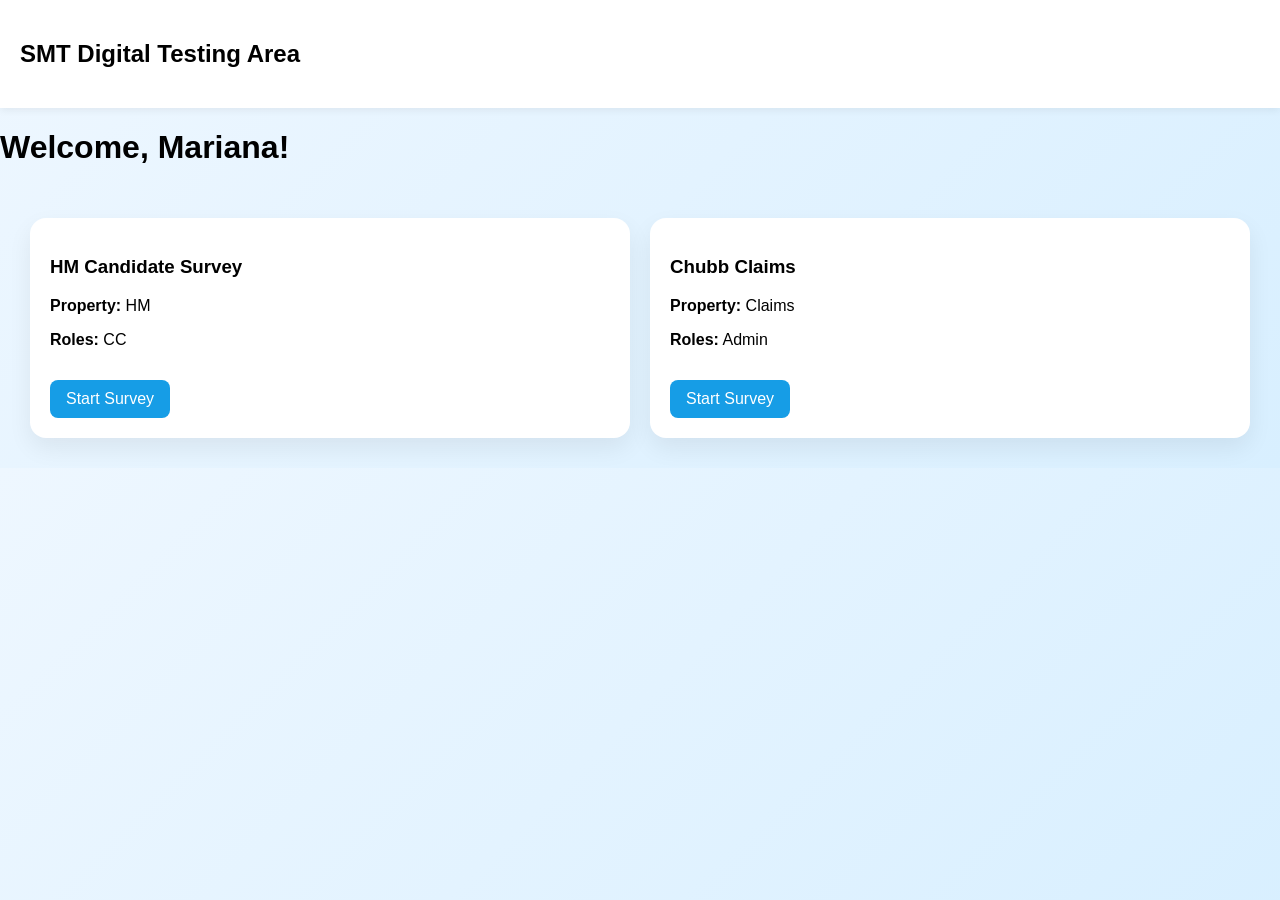
==== home.html @ 17b9e8e3 "Initial commit" ====
<!DOCTYPE html><html><head><meta charset="UTF-8"><title>Dashboard</title><link rel="stylesheet" href="css/style.css"></head><body class="bg"><header><h2>SMT Digital Testing Area</h2></header><main><h1>Welcome, Mariana!</h1><div id="cards" class="grid"></div></main><script src="js/data.js"></script><script src="js/surveys.js"></script></body></html>
---- css/style.css ----
body{font-family:Arial,sans-serif;margin:0;background:linear-gradient(135deg,#eef7ff,#d8efff)}header{background:#fff;padding:20px;box-shadow:0 2px 8px #0001}.card,.survey{background:#fff;border-radius:16px;box-shadow:0 10px 25px #0001}.login{width:360px;margin:8% auto;padding:30px;text-align:center}.login input,.login button{width:100%;padding:12px;margin-top:15px;border-radius:8px}.login button{background:#169de6;color:#fff;border:none}.grid{display:grid;grid-template-columns:repeat(auto-fit,minmax(260px,1fr));gap:20px;padding:30px}.survey{padding:20px}.survey a{display:inline-block;margin-top:15px;padding:10px 16px;background:#169de6;color:#fff;text-decoration:none;border-radius:8px}
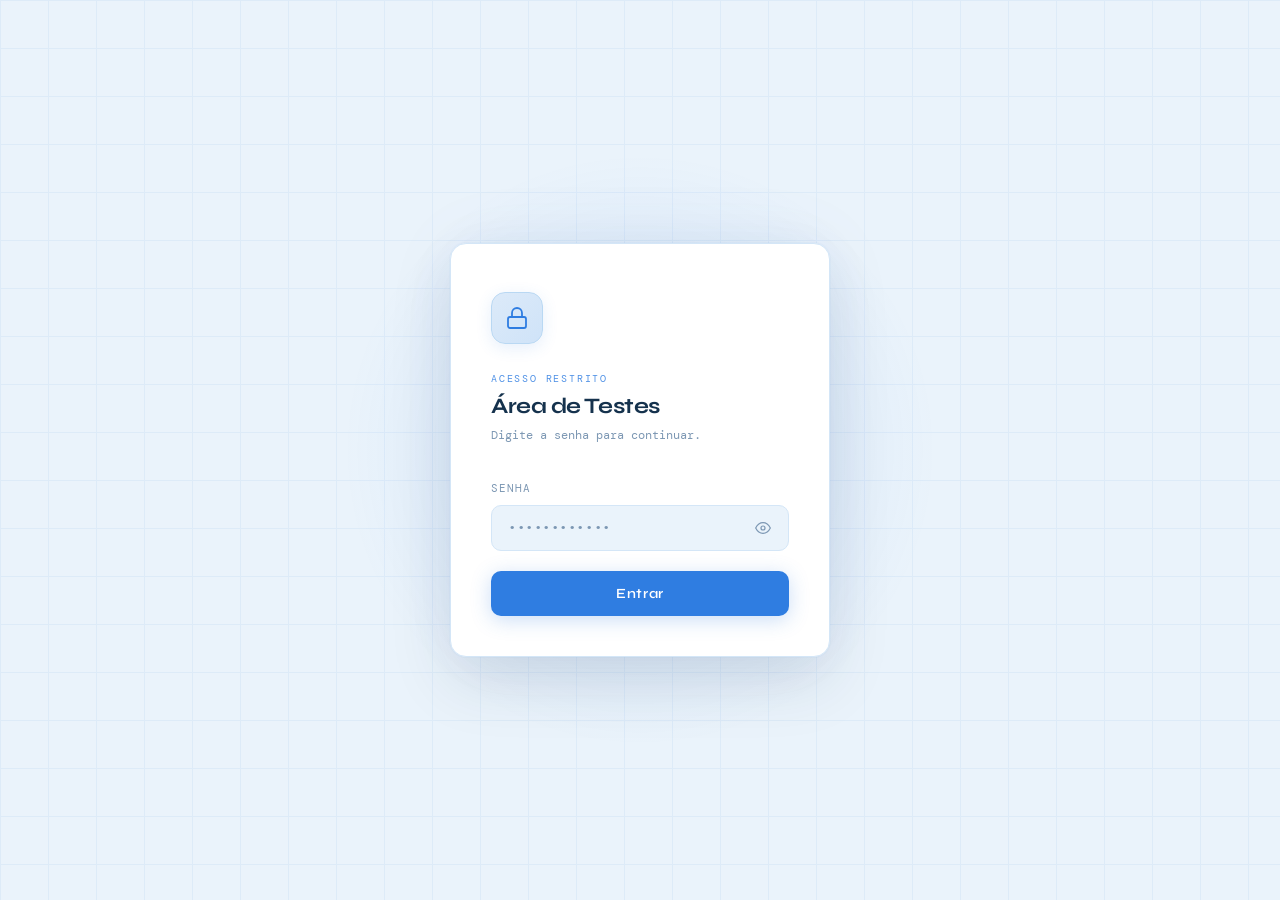
==== commit 799092ff: "cria área de testes com login" ====
--- a/home.html
+++ b/home.html
@@ -1 +1,444 @@
-<!DOCTYPE html><html><head><meta charset="UTF-8"><title>Dashboard</title><link rel="stylesheet" href="css/style.css"></head><body class="bg"><header><h2>SMT Digital Testing Area</h2></header><main><h1>Welcome, Mariana!</h1><div id="cards" class="grid"></div></main><script src="js/data.js"></script><script src="js/surveys.js"></script></body></html>+<!DOCTYPE html>
+<html lang="pt-BR">
+<head>
+    <meta charset="UTF-8">
+    <meta name="viewport" content="width=device-width, initial-scale=1.0">
+    <title>Área de Testes — Surveys</title>
+    <link rel="preconnect" href="https://fonts.googleapis.com">
+    <link href="https://fonts.googleapis.com/css2?family=IBM+Plex+Mono:wght@300;400;500&family=IBM+Plex+Sans:wght@300;400;500;600&display=swap" rel="stylesheet">
+    <style>
+        *, *::before, *::after { box-sizing: border-box; margin: 0; padding: 0; }
+
+        :root {
+            --bg: #eaf3fb;
+            --surface: #ffffff;
+            --border: #d4e6f7;
+            --border-dark: #aed0ee;
+            --text: #15324d;
+            --muted: #6d8aa6;
+            --accent: #2f7de1;
+            --accent-dark: #1f5fb8;
+            --tag-bg: #e1eefb;
+            --mono: 'IBM Plex Mono', monospace;
+            --sans: 'IBM Plex Sans', sans-serif;
+            --green: #1f8a52;
+            --green-bg: #e4f5ec;
+            --live: #c2410c;
+            --live-bg: #fdece1;
+            --live-border: #f3c6a6;
+            --uat: #6d28d9;
+            --uat-bg: #efe7fc;
+            --uat-border: #d3bff5;
+        }
+
+        body {
+            background: var(--bg);
+            color: var(--text);
+            font-family: var(--sans);
+            min-height: 100vh;
+        }
+
+        header {
+            border-bottom: 1px solid var(--border-dark);
+            background: var(--surface);
+            padding: 0 48px;
+            height: 56px;
+            display: flex;
+            align-items: center;
+            justify-content: space-between;
+            position: sticky;
+            top: 0;
+            z-index: 10;
+        }
+
+        .logo {
+            display: flex;
+            align-items: center;
+            gap: 10px;
+            font-family: var(--mono);
+            font-size: 13px;
+            font-weight: 500;
+            letter-spacing: 0.04em;
+            color: var(--text);
+            text-decoration: none;
+        }
+
+        .logo-dot {
+            width: 8px;
+            height: 8px;
+            border-radius: 50%;
+            background: var(--accent);
+            animation: pulse 2.5s ease-in-out infinite;
+        }
+
+        @keyframes pulse {
+            0%, 100% { opacity: 1; }
+            50% { opacity: 0.4; }
+        }
+
+        .header-meta {
+            font-family: var(--mono);
+            font-size: 11px;
+            color: var(--muted);
+            letter-spacing: 0.06em;
+        }
+
+        main {
+            max-width: 900px;
+            margin: 0 auto;
+            padding: 64px 48px 80px;
+        }
+
+        .page-header {
+            margin-bottom: 56px;
+            animation: fadeIn 0.4s ease both;
+        }
+
+        @keyframes fadeIn {
+            from { opacity: 0; transform: translateY(12px); }
+            to   { opacity: 1; transform: translateY(0); }
+        }
+
+        .eyebrow {
+            font-family: var(--mono);
+            font-size: 11px;
+            letter-spacing: 0.16em;
+            color: var(--muted);
+            text-transform: uppercase;
+            margin-bottom: 14px;
+        }
+
+        h1 {
+            font-size: 36px;
+            font-weight: 300;
+            letter-spacing: -0.02em;
+            line-height: 1.15;
+            color: var(--text);
+            margin-bottom: 16px;
+        }
+
+        h1 strong {
+            font-weight: 600;
+            color: var(--accent-dark);
+        }
+
+        .page-desc {
+            font-size: 15px;
+            color: var(--muted);
+            line-height: 1.7;
+            max-width: 480px;
+        }
+
+        .section-label {
+            font-family: var(--mono);
+            font-size: 10.5px;
+            letter-spacing: 0.14em;
+            text-transform: uppercase;
+            color: var(--muted);
+            margin-bottom: 16px;
+            padding-bottom: 12px;
+            border-bottom: 1px solid var(--border);
+        }
+
+        .tools-grid {
+            display: grid;
+            grid-template-columns: repeat(auto-fill, minmax(260px, 1fr));
+            gap: 16px;
+            margin-bottom: 48px;
+        }
+
+        .tool-card {
+            background: var(--surface);
+            border: 1px solid var(--border-dark);
+            border-radius: 6px;
+            padding: 28px 28px 24px;
+            text-decoration: none;
+            color: inherit;
+            display: flex;
+            flex-direction: column;
+            gap: 14px;
+            position: relative;
+            overflow: hidden;
+            transition: border-color 0.18s, box-shadow 0.18s, transform 0.18s;
+            animation: fadeIn 0.4s ease both;
+        }
+
+        .tool-card:hover {
+            border-color: var(--accent);
+            box-shadow: 4px 4px 0 0 var(--accent);
+            transform: translate(-2px, -2px);
+        }
+
+        .tool-card:active {
+            transform: translate(0, 0);
+            box-shadow: none;
+        }
+
+        .tool-card.live-card:hover {
+            border-color: var(--live);
+            box-shadow: 4px 4px 0 0 var(--live);
+        }
+
+        .tool-card.uat-card:hover {
+            border-color: var(--uat);
+            box-shadow: 4px 4px 0 0 var(--uat);
+        }
+
+        .tool-card:nth-child(1) { animation-delay: 0.05s; }
+        .tool-card:nth-child(2) { animation-delay: 0.1s; }
+        .tool-card:nth-child(3) { animation-delay: 0.15s; }
+        .tool-card:nth-child(4) { animation-delay: 0.2s; }
+
+        .card-top {
+            display: flex;
+            align-items: flex-start;
+            justify-content: space-between;
+        }
+
+        .card-icon {
+            width: 38px;
+            height: 38px;
+            border: 1px solid var(--border-dark);
+            border-radius: 6px;
+            display: flex;
+            align-items: center;
+            justify-content: center;
+            background: var(--bg);
+        }
+
+        .card-icon svg {
+            width: 18px;
+            height: 18px;
+            stroke: var(--accent-dark);
+            fill: none;
+            stroke-width: 1.5;
+            stroke-linecap: round;
+            stroke-linejoin: round;
+        }
+
+        .live-card .card-icon {
+            background: var(--live-bg);
+            border-color: var(--live-border);
+        }
+
+        .live-card .card-icon svg {
+            stroke: var(--live);
+        }
+
+        .uat-card .card-icon {
+            background: var(--uat-bg);
+            border-color: var(--uat-border);
+        }
+
+        .uat-card .card-icon svg {
+            stroke: var(--uat);
+        }
+
+        .status-badge {
+            font-family: var(--mono);
+            font-size: 10px;
+            letter-spacing: 0.08em;
+            padding: 3px 8px;
+            border-radius: 3px;
+            font-weight: 500;
+            display: inline-flex;
+            align-items: center;
+            gap: 5px;
+        }
+
+        .status-active {
+            background: var(--green-bg);
+            color: var(--green);
+        }
+
+        .status-live {
+            background: var(--live-bg);
+            color: var(--live);
+            border: 1px solid var(--live-border);
+        }
+
+        .status-live::before {
+            content: '';
+            display: inline-block;
+            width: 5px;
+            height: 5px;
+            border-radius: 50%;
+            background: var(--live);
+            animation: pulse 1.4s ease-in-out infinite;
+        }
+
+        .status-uat {
+            background: var(--uat-bg);
+            color: var(--uat);
+            border: 1px solid var(--uat-border);
+        }
+
+        .card-title {
+            font-size: 15px;
+            font-weight: 600;
+            letter-spacing: -0.01em;
+            line-height: 1.3;
+        }
+
+        .card-desc {
+            font-size: 13px;
+            color: var(--muted);
+            line-height: 1.65;
+            flex: 1;
+        }
+
+        .card-footer {
+            display: flex;
+            align-items: center;
+            justify-content: space-between;
+            padding-top: 14px;
+            border-top: 1px solid var(--border);
+        }
+
+        .card-meta {
+            font-family: var(--mono);
+            font-size: 10.5px;
+            color: var(--muted);
+        }
+
+        .card-arrow {
+            width: 22px;
+            height: 22px;
+            display: flex;
+            align-items: center;
+            justify-content: center;
+        }
+
+        .card-arrow svg {
+            width: 14px;
+            height: 14px;
+            stroke: var(--muted);
+            fill: none;
+            stroke-width: 2;
+            stroke-linecap: round;
+            stroke-linejoin: round;
+            transition: stroke 0.15s, transform 0.15s;
+        }
+
+        .tool-card:hover .card-arrow svg {
+            stroke: var(--accent-dark);
+            transform: translate(2px, -2px);
+        }
+
+        .live-card:hover .card-arrow svg { stroke: var(--live); }
+        .uat-card:hover .card-arrow svg { stroke: var(--uat); }
+
+        #timestamp {
+            font-family: var(--mono);
+            font-size: 11px;
+            color: var(--muted);
+            margin-top: 48px;
+            letter-spacing: 0.04em;
+        }
+    </style>
+</head>
+<body>
+
+<script>
+    // ── Verificação de login ───────────────────────────────────────────
+    if (sessionStorage.getItem('authenticated') !== 'true') {
+        window.location.replace('index.html');
+    }
+    // ────────────────────────────────────────────────────────────────────
+</script>
+
+<header>
+    <div class="logo">
+        <span class="logo-dot"></span>
+        MINHAS SURVEYS
+    </div>
+    <span class="header-meta">RESTRITO · AUTENTICADO</span>
+</header>
+
+<main>
+    <div class="page-header">
+        <p class="eyebrow">Dashboard</p>
+        <h1>Ambiente de <strong>Testes</strong></h1>
+        <p class="page-desc">Escolha abaixo a survey que você quer testar. Cada card abre o ambiente correspondente.</p>
+    </div>
+
+    <p class="section-label">Surveys disponíveis</p>
+
+    <div class="tools-grid">
+
+        <!-- EXEMPLO 1 — troque o href e os textos pela sua survey -->
+        <a href="survey-teste.html" class="tool-card">
+            <div class="card-top">
+                <div class="card-icon">
+                    <svg viewBox="0 0 24 24">
+                        <path d="M9 11l3 3L22 4"/>
+                        <path d="M21 12v7a2 2 0 0 1-2 2H5a2 2 0 0 1-2-2V5a2 2 0 0 1 2-2h11"/>
+                    </svg>
+                </div>
+                <span class="status-badge status-active">ATIVO</span>
+            </div>
+            <div class="card-title">Survey de Exemplo</div>
+            <div class="card-desc">Descreva aqui do que se trata essa survey e em que ambiente ela roda (staging, formulário X, etc).</div>
+            <div class="card-footer">
+                <span class="card-meta">survey-teste.html</span>
+                <div class="card-arrow">
+                    <svg viewBox="0 0 24 24"><line x1="5" y1="12" x2="19" y2="12"/><polyline points="12 5 19 12 12 19"/></svg>
+                </div>
+            </div>
+        </a>
+
+        <!-- EXEMPLO 2 — card no estilo "ao vivo" (produção) -->
+        <a href="#" class="tool-card live-card">
+            <div class="card-top">
+                <div class="card-icon">
+                    <svg viewBox="0 0 24 24">
+                        <circle cx="12" cy="12" r="10"/>
+                        <line x1="2" y1="12" x2="22" y2="12"/>
+                        <path d="M12 2a15.3 15.3 0 0 1 4 10 15.3 15.3 0 0 1-4 10 15.3 15.3 0 0 1-4-10 15.3 15.3 0 0 1 4-10z"/>
+                    </svg>
+                </div>
+                <span class="status-badge status-live">LIVE</span>
+            </div>
+            <div class="card-title">Survey em Produção</div>
+            <div class="card-desc">Use esse estilo de card para surveys que estão em ambiente de produção. Cuidado ao testar.</div>
+            <div class="card-footer">
+                <span class="card-meta">link-da-survey.html</span>
+                <div class="card-arrow">
+                    <svg viewBox="0 0 24 24"><line x1="5" y1="12" x2="19" y2="12"/><polyline points="12 5 19 12 12 19"/></svg>
+                </div>
+            </div>
+        </a>
+
+        <!-- EXEMPLO 3 — card no estilo "UAT" -->
+        <a href="#" class="tool-card uat-card">
+            <div class="card-top">
+                <div class="card-icon">
+                    <svg viewBox="0 0 24 24">
+                        <polyline points="22 12 18 12 15 21 9 3 6 12 2 12"/>
+                    </svg>
+                </div>
+                <span class="status-badge status-uat">UAT</span>
+            </div>
+            <div class="card-title">Survey de UAT</div>
+            <div class="card-desc">Ambiente de homologação. Respostas não ficam visíveis para os usuários finais.</div>
+            <div class="card-footer">
+                <span class="card-meta">link-da-survey.html</span>
+                <div class="card-arrow">
+                    <svg viewBox="0 0 24 24"><line x1="5" y1="12" x2="19" y2="12"/><polyline points="12 5 19 12 12 19"/></svg>
+                </div>
+            </div>
+        </a>
+
+    </div>
+
+    <p id="timestamp"></p>
+</main>
+
+<script>
+    const el = document.getElementById('timestamp');
+    const now = new Date();
+    el.textContent = `Sessão iniciada · ${now.toLocaleDateString('pt-BR', {day:'2-digit', month:'short', year:'numeric'})} ${now.toLocaleTimeString('pt-BR', {hour:'2-digit', minute:'2-digit'})}`;
+</script>
+
+</body>
+</html>
